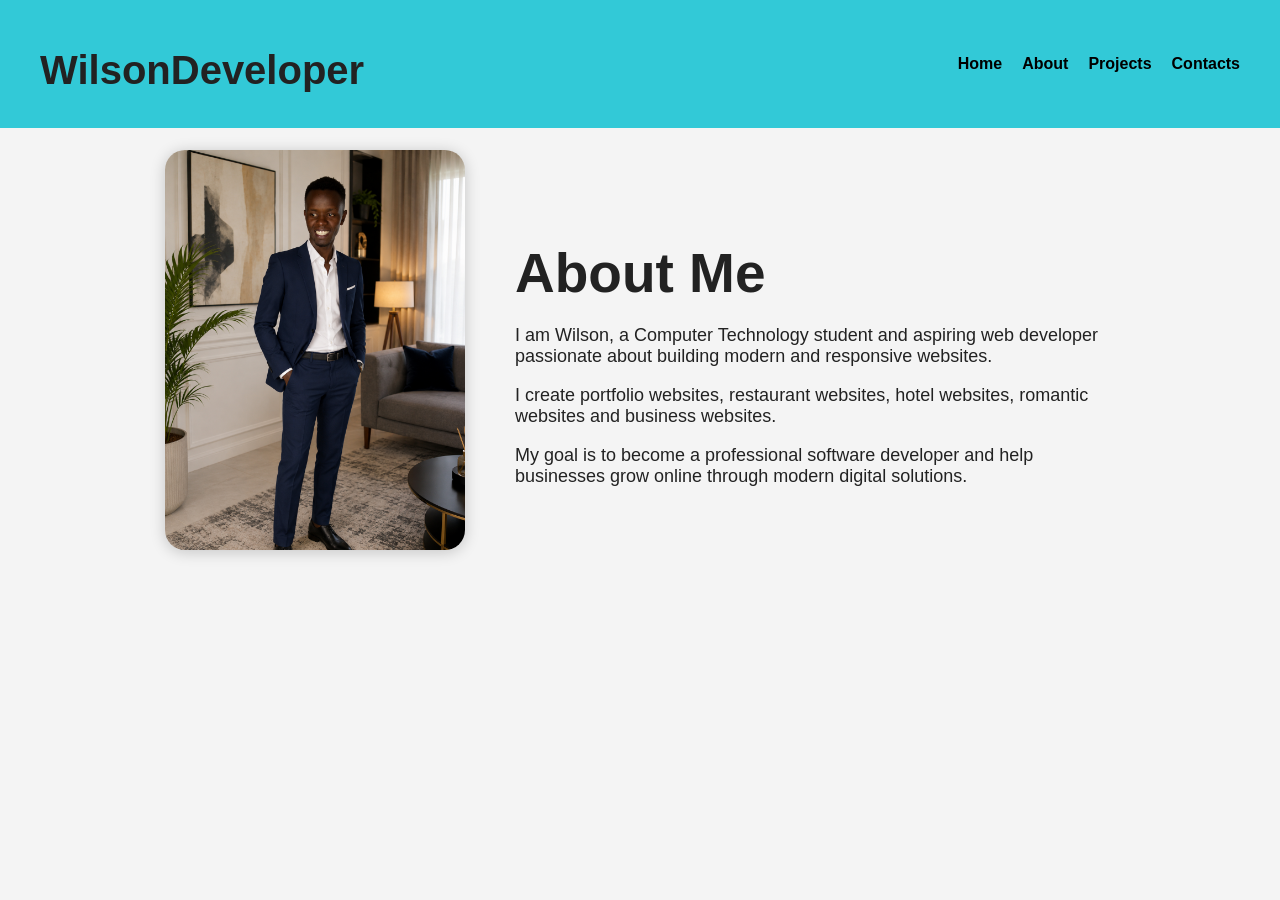
==== about.html @ c6c72cf6 "portfolio setup" ====
<!DOCTYPE html>
<html lang="en">
    <head>
        <meta charset="UTF-8">
        <meta name="viewport" content="width=device-width,initial-scale=1.0">
        <title>About</title>
        <link rel="stylesheet"href="style.css">
    </head>
    <body>
        <nav>
            <h2>WilsonDeveloper</h2>
            <ul>
                <li><a href="index.html">Home</a></li>
                <li><a href="about.html">About</a></li>
                <li><a href="projects.html">Projects</a></li>
                <li><a href="contact.html">Contacts</a></li>
            </ul>
        </nav>
      <section class="about-page">
        <img src="./images/profile.jpg" alt="Wilson">
        <div class="about-text">
        <h1>About Me</h1>
        <p>
            I am Wilson, a Computer Technology student and aspiring web developer
            passionate about building modern and responsive websites.
        </p>
        <p>
            I create portfolio websites, restaurant websites, hotel websites, romantic websites
            and business websites.
        </p>
        <p>
            My goal is to become a professional software developer and help
            businesses grow online through modern digital solutions.
        </p>
        </div>
      </section>
    </body>
</html>
---- style.css ----
nav{
    background:rgb(50, 201, 215);
    display:flex;
    justify-content:space-between;
    align-items:center;

    padding:15px 40px;

    position:fixed;
    width:100%;
}
nav ul{
    display:flex;
    gap:20px;
    list-style:none;
}
nav a{
    text-decoration:none;
    color:black;
    font-weight:bold;
}
*{
    box-sizing:border-box;
}
body{
    margin:0;
    padding:0;
    font-family:Arial;
    background:rgb(75, 75, 122);
}
section{
    padding:60px 20px;
    text-align:center;
}
.hero{
    background:linear-gradient(to right,#000428,#004e92);
    color:white;
    height:100vh;

    display:flex;
    flex-direction:column;
    justify-content:center;
    align-items:center;
}
.hero h1{
    font-size:60px;
    margin-bottom:10px;
}
.hero p{
    font-size:20px;
}
button{
    padding:12px 20px;
    border:none;
    background:#00b894;
    color:white;
    border-radius:5px;
    cursor:pointer;
    transition:0.3s;
}
button:hover{
    background:#019875;
    transform:scale(1.05);
}
.project-card{
     background:rgb(221, 229, 230);
     padding:20px;
     margin:auto;
     width:300px;
     border-radius:10px;

     transition:0.3s;
}
.project-card:hover{
    transform:translateY(-10px);
}
.project-card img{
    width:200px;
    border-radius:10px;
}
.hero-button{
    display:flex;
    gap:15px;
    margin-top:20px;
}
h1{
    font-size:55px;
    margin-bottom:20px;
}
h2{
    font-size:40px;
    margin-bottom:20px;
}
h3{
    font-size:28px;
    margin-bottom:15px;
}
p{
    font-size:18px;
    margin-bottom:1.8;
}
.about-page{
    display:flex;
    justify-content:center;
    align-items:center;
    gap:50px;
    padding-top:150px;
    flex-wrap:wrap;
}
.about-page img{
    width:300px;
    border-radius:20px;
    box-shadow:0 2px 15px rgba(0,0,0,0.2);
}
.about-text{
    max-width:600px;
    text-align:left;
}
.contact-page{
    padding-top:150px;
}
.project-title{
    width:100%;
    margin-bottom:40px;
}
body{
    font-family:Arial, sans-serif;
    background:#f4f4f4;
    color:#222;
}
@media(max-width:768px){
    nav{
        flex-direction:column;
        gap:15px;
    }
    .hero h1{
        font-size:40px;
    }
    .abouy-page img{
        width:220px;
    }
    .project-card{
        width:90%;
    }
}
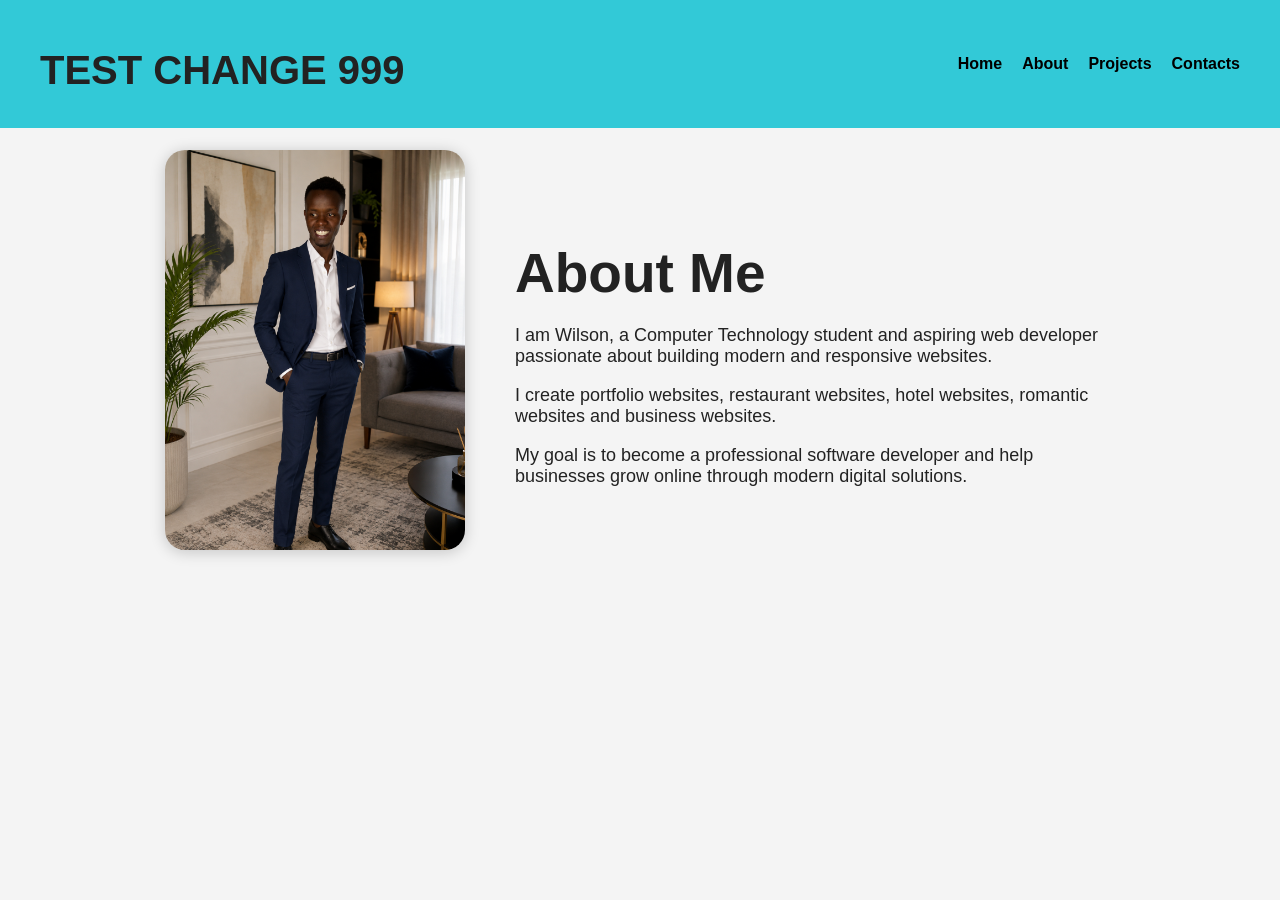
==== commit 1c1e348f: "updated about section text" ====
--- a/about.html
+++ b/about.html
@@ -8,7 +8,7 @@
     </head>
     <body>
         <nav>
-            <h2>WilsonDeveloper</h2>
+            <h2>TEST CHANGE 999</h2>
             <ul>
                 <li><a href="index.html">Home</a></li>
                 <li><a href="about.html">About</a></li>
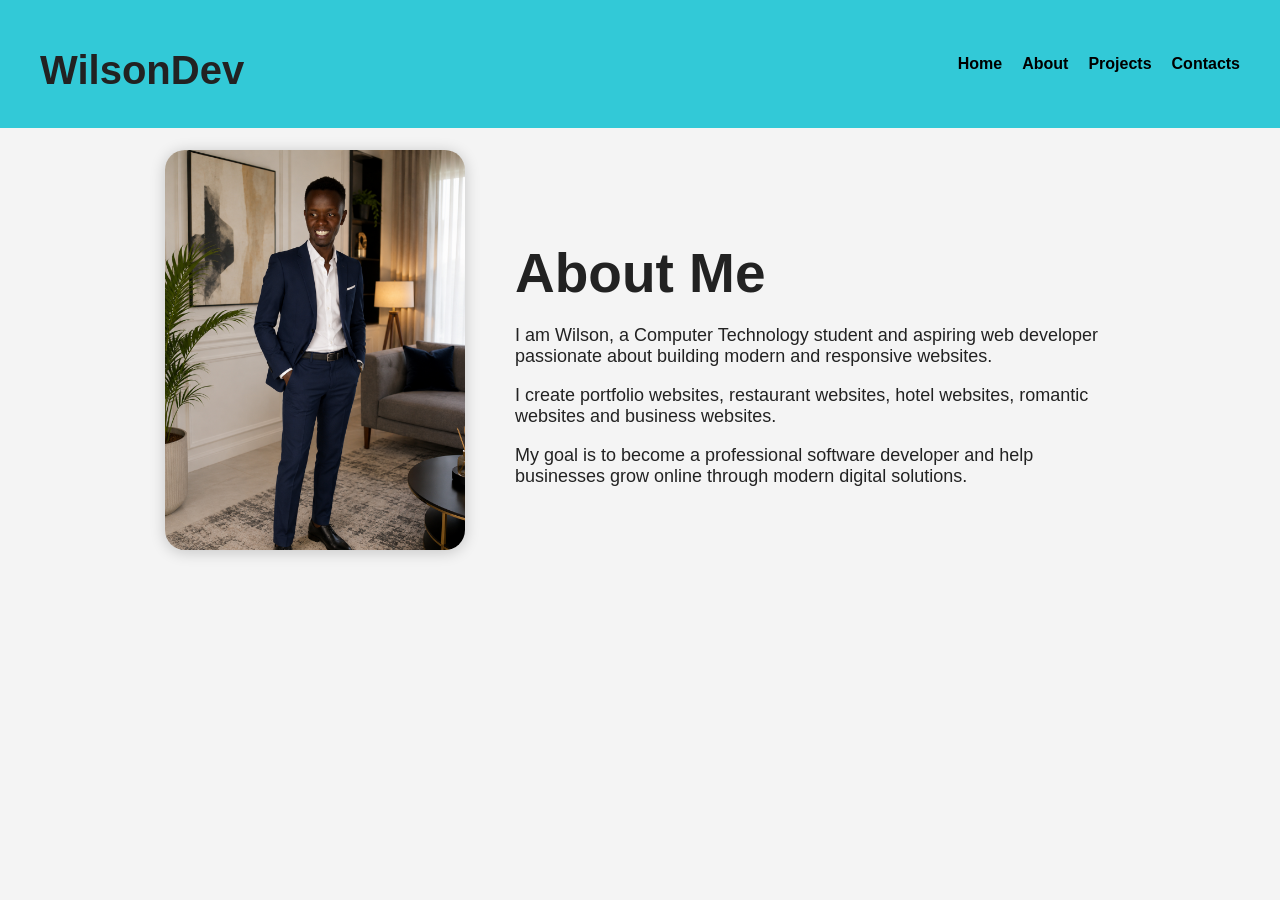
==== commit 93eafdee: "Updated portfolio website" ====
--- a/about.html
+++ b/about.html
@@ -8,7 +8,7 @@
     </head>
     <body>
         <nav>
-            <h2>TEST CHANGE 999</h2>
+            <h2>WilsonDev</h2>
             <ul>
                 <li><a href="index.html">Home</a></li>
                 <li><a href="about.html">About</a></li>
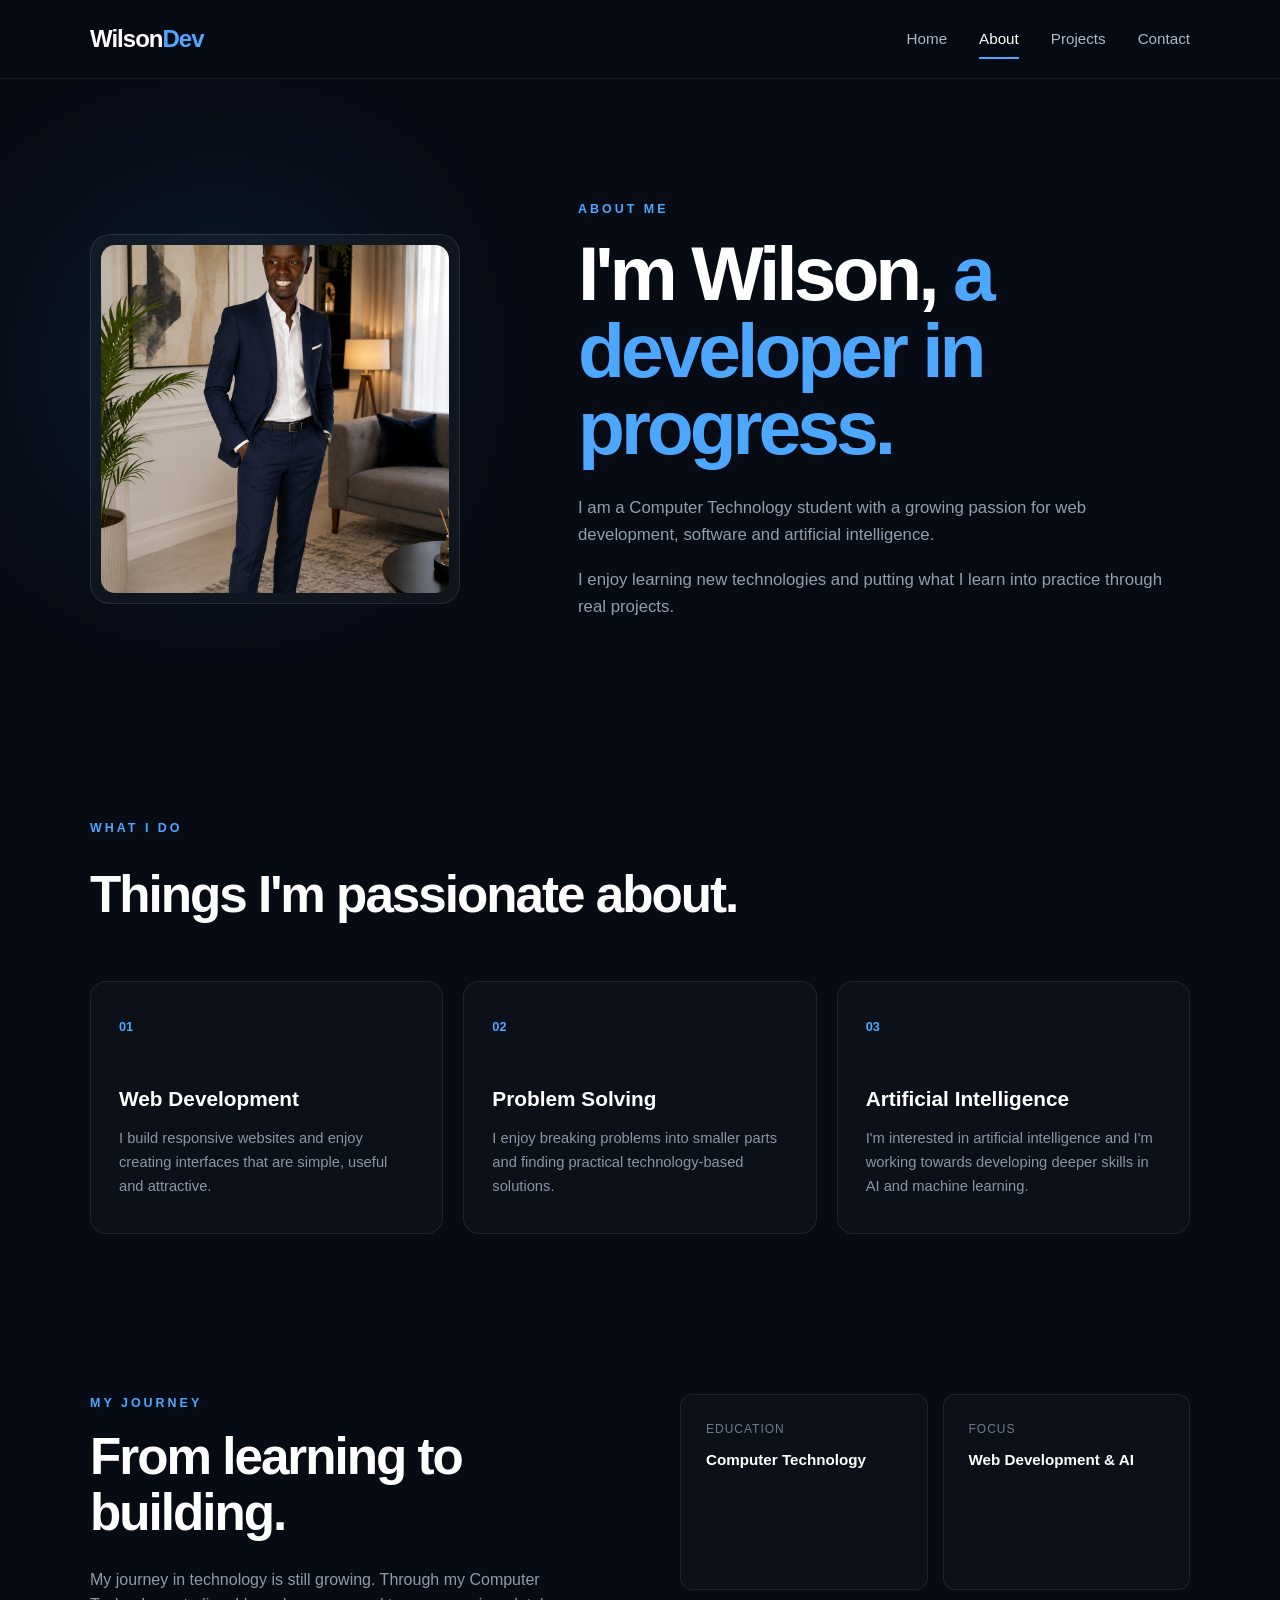
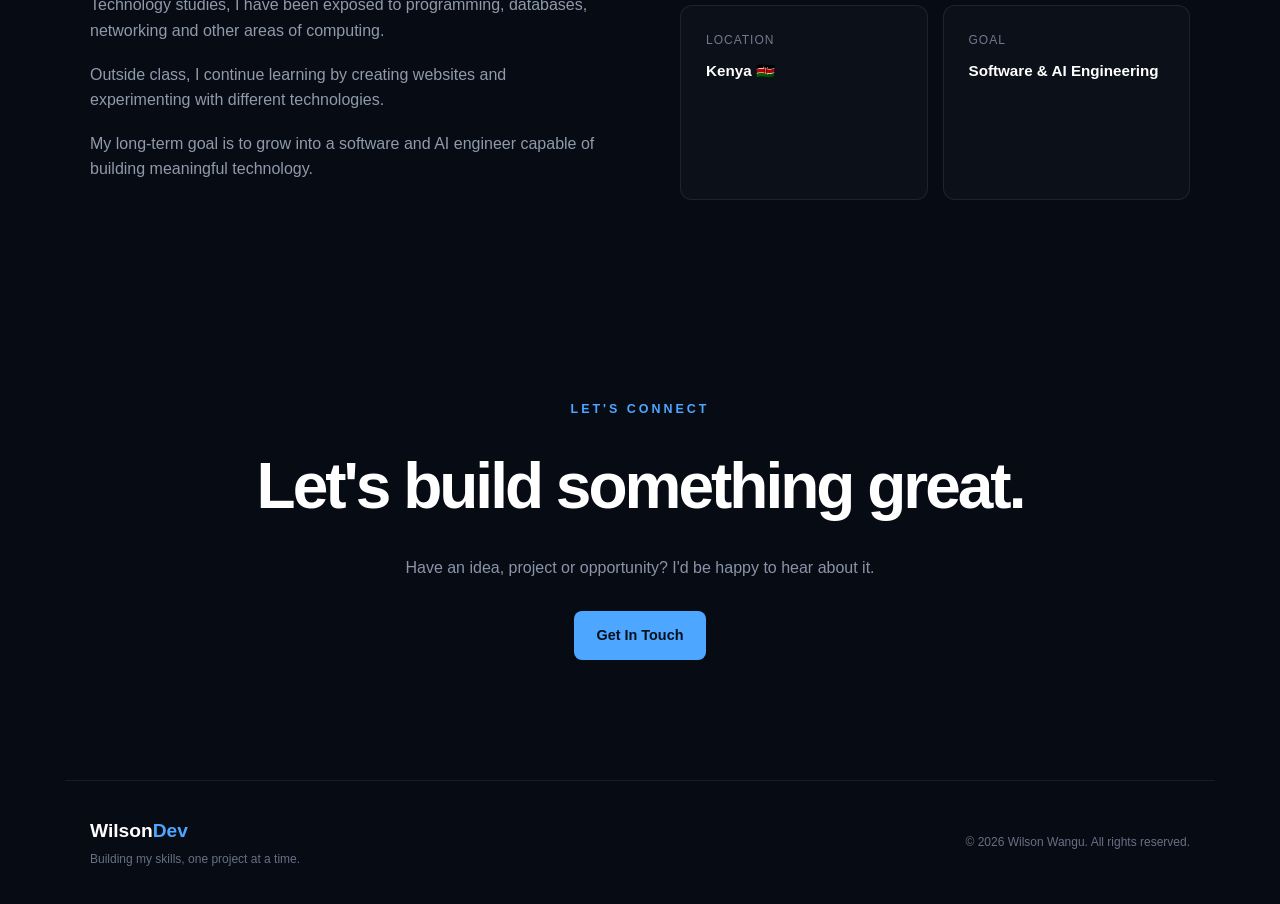
==== commit fac8332d: "updated website" ====
--- a/about.html
+++ b/about.html
@@ -1,38 +1,195 @@
 <!DOCTYPE html>
 <html lang="en">
-    <head>
-        <meta charset="UTF-8">
-        <meta name="viewport" content="width=device-width,initial-scale=1.0">
-        <title>About</title>
-        <link rel="stylesheet"href="style.css">
-    </head>
-    <body>
-        <nav>
-            <h2>WilsonDev</h2>
-            <ul>
-                <li><a href="index.html">Home</a></li>
-                <li><a href="about.html">About</a></li>
-                <li><a href="projects.html">Projects</a></li>
-                <li><a href="contact.html">Contacts</a></li>
-            </ul>
-        </nav>
-      <section class="about-page">
-        <img src="./images/profile.jpg" alt="Wilson">
-        <div class="about-text">
-        <h1>About Me</h1>
-        <p>
-            I am Wilson, a Computer Technology student and aspiring web developer
-            passionate about building modern and responsive websites.
-        </p>
-        <p>
-            I create portfolio websites, restaurant websites, hotel websites, romantic websites
-            and business websites.
-        </p>
-        <p>
-            My goal is to become a professional software developer and help
-            businesses grow online through modern digital solutions.
-        </p>
+<head>
+    <meta charset="UTF-8">
+    <meta name="viewport" content="width=device-width, initial-scale=1.0">
+    <title>About Me | WilsonDev</title>
+    <link rel="stylesheet" href="style.css">
+</head>
+
+<body>
+
+    <!-- NAVIGATION -->
+    <nav class="navbar">
+        <div class="nav-container">
+            <a href="index.html" class="logo">Wilson<span>Dev</span></a>
+
+            <div class="nav-links">
+                <a href="index.html">Home</a>
+                <a href="about.html" class="active">About</a>
+                <a href="projects.html">Projects</a>
+                <a href="contact.html">Contact</a>
+            </div>
         </div>
-      </section>
-    </body>
+    </nav>
+
+
+    <main class="about-page">
+
+        <!-- ABOUT HERO -->
+        <section class="about-hero">
+
+            <div class="about-image">
+                <div class="about-glow"></div>
+
+                <div class="about-image-card">
+                    <img src="images/profile.jpg" alt="Wilson Wangu">
+                </div>
+            </div>
+
+            <div class="about-intro">
+
+                <p class="eyebrow">ABOUT ME</p>
+
+                <h1>
+                    I'm Wilson,
+                    <span>a developer in progress.</span>
+                </h1>
+
+                <p>
+                    I am a Computer Technology student with a growing passion
+                    for web development, software and artificial intelligence.
+                </p>
+
+                <p>
+                    I enjoy learning new technologies and putting what I learn
+                    into practice through real projects.
+                </p>
+
+            </div>
+
+        </section>
+
+
+        <!-- WHAT I DO -->
+        <section class="about-section">
+
+            <div class="section-heading">
+                <p class="eyebrow">WHAT I DO</p>
+                <h2>Things I'm passionate about.</h2>
+            </div>
+
+            <div class="about-cards">
+
+                <div class="about-card">
+                    <div class="card-number">01</div>
+                    <h3>Web Development</h3>
+                    <p>
+                        I build responsive websites and enjoy creating
+                        interfaces that are simple, useful and attractive.
+                    </p>
+                </div>
+
+                <div class="about-card">
+                    <div class="card-number">02</div>
+                    <h3>Problem Solving</h3>
+                    <p>
+                        I enjoy breaking problems into smaller parts and
+                        finding practical technology-based solutions.
+                    </p>
+                </div>
+
+                <div class="about-card">
+                    <div class="card-number">03</div>
+                    <h3>Artificial Intelligence</h3>
+                    <p>
+                        I'm interested in artificial intelligence and I'm
+                        working towards developing deeper skills in AI and
+                        machine learning.
+                    </p>
+                </div>
+
+            </div>
+
+        </section>
+
+
+        <!-- JOURNEY -->
+        <section class="journey-section">
+
+            <div class="journey-content">
+
+                <p class="eyebrow">MY JOURNEY</p>
+
+                <h2>From learning to building.</h2>
+
+                <p>
+                    My journey in technology is still growing. Through my
+                    Computer Technology studies, I have been exposed to
+                    programming, databases, networking and other areas of
+                    computing.
+                </p>
+
+                <p>
+                    Outside class, I continue learning by creating websites
+                    and experimenting with different technologies.
+                </p>
+
+                <p>
+                    My long-term goal is to grow into a software and AI
+                    engineer capable of building meaningful technology.
+                </p>
+
+            </div>
+
+
+            <div class="quick-info">
+
+                <div class="info-item">
+                    <span>Education</span>
+                    <strong>Computer Technology</strong>
+                </div>
+
+                <div class="info-item">
+                    <span>Focus</span>
+                    <strong>Web Development & AI</strong>
+                </div>
+
+                <div class="info-item">
+                    <span>Location</span>
+                    <strong>Kenya 🇰🇪</strong>
+                </div>
+
+                <div class="info-item">
+                    <span>Goal</span>
+                    <strong>Software & AI Engineering</strong>
+                </div>
+
+            </div>
+
+        </section>
+
+
+        <!-- CTA -->
+        <section class="about-cta">
+
+            <p class="eyebrow">LET'S CONNECT</p>
+
+            <h2>Let's build something great.</h2>
+
+            <p>
+                Have an idea, project or opportunity?
+                I'd be happy to hear about it.
+            </p>
+
+            <a href="contact.html" class="btn btn-primary">
+                Get In Touch
+            </a>
+
+        </section>
+
+    </main>
+
+
+    <!-- FOOTER -->
+    <footer class="footer">
+        <div>
+            <h3>Wilson<span>Dev</span></h3>
+            <p>Building my skills, one project at a time.</p>
+        </div>
+
+        <p>© 2026 Wilson Wangu. All rights reserved.</p>
+    </footer>
+
+</body>
 </html>
--- a/style.css
+++ b/style.css
@@ -1,145 +1,1037 @@
-nav{
-    background:rgb(50, 201, 215);
-    display:flex;
-    justify-content:space-between;
-    align-items:center;
-
-    padding:15px 40px;
-
-    position:fixed;
-    width:100%;
-}
-nav ul{
-    display:flex;
-    gap:20px;
-    list-style:none;
-}
-nav a{
-    text-decoration:none;
-    color:black;
-    font-weight:bold;
-}
-*{
-    box-sizing:border-box;
-}
-body{
-    margin:0;
-    padding:0;
-    font-family:Arial;
-    background:rgb(75, 75, 122);
-}
-section{
-    padding:60px 20px;
-    text-align:center;
-}
-.hero{
-    background:linear-gradient(to right,#000428,#004e92);
-    color:white;
-    height:100vh;
-
-    display:flex;
-    flex-direction:column;
-    justify-content:center;
-    align-items:center;
-}
-.hero h1{
-    font-size:60px;
-    margin-bottom:10px;
-}
-.hero p{
-    font-size:20px;
-}
-button{
-    padding:12px 20px;
-    border:none;
-    background:#00b894;
-    color:white;
-    border-radius:5px;
-    cursor:pointer;
-    transition:0.3s;
-}
-button:hover{
-    background:#019875;
-    transform:scale(1.05);
-}
-.project-card{
-     background:rgb(221, 229, 230);
-     padding:20px;
-     margin:auto;
-     width:300px;
-     border-radius:10px;
-
-     transition:0.3s;
-}
-.project-card:hover{
-    transform:translateY(-10px);
-}
-.project-card img{
-    width:200px;
-    border-radius:10px;
-}
-.hero-button{
-    display:flex;
-    gap:15px;
-    margin-top:20px;
-}
-h1{
-    font-size:55px;
-    margin-bottom:20px;
-}
-h2{
-    font-size:40px;
-    margin-bottom:20px;
-}
-h3{
-    font-size:28px;
-    margin-bottom:15px;
-}
-p{
-    font-size:18px;
-    margin-bottom:1.8;
-}
-.about-page{
-    display:flex;
-    justify-content:center;
-    align-items:center;
-    gap:50px;
-    padding-top:150px;
-    flex-wrap:wrap;
-}
-.about-page img{
-    width:300px;
-    border-radius:20px;
-    box-shadow:0 2px 15px rgba(0,0,0,0.2);
-}
-.about-text{
-    max-width:600px;
-    text-align:left;
-}
-.contact-page{
-    padding-top:150px;
-}
-.project-title{
-    width:100%;
-    margin-bottom:40px;
-}
-body{
-    font-family:Arial, sans-serif;
-    background:#f4f4f4;
-    color:#222;
-}
-@media(max-width:768px){
-    nav{
-        flex-direction:column;
-        gap:15px;
-    }
-    .hero h1{
-        font-size:40px;
-    }
-    .abouy-page img{
-        width:220px;
-    }
-    .project-card{
-        width:90%;
+/* ================================
+   GLOBAL
+================================ */
+
+* {
+    margin: 0;
+    padding: 0;
+    box-sizing: border-box;
+}
+
+html {
+    scroll-behavior: smooth;
+}
+
+body {
+    font-family: Arial, Helvetica, sans-serif;
+    background: #070b14;
+    color: #ffffff;
+    line-height: 1.6;
+}
+
+a {
+    color: inherit;
+    text-decoration: none;
+}
+
+img {
+    width: 100%;
+    display: block;
+}
+
+span {
+    color: #4da6ff;
+}
+
+main {
+    overflow: hidden;
+}
+
+.eyebrow {
+    color: #4da6ff;
+    font-size: 0.78rem;
+    font-weight: 700;
+    letter-spacing: 3px;
+    margin-bottom: 15px;
+}
+
+
+/* ================================
+   NAVBAR
+================================ */
+
+.navbar {
+    position: fixed;
+    top: 0;
+    left: 0;
+    width: 100%;
+    z-index: 1000;
+    background: rgba(7, 11, 20, 0.82);
+    backdrop-filter: blur(15px);
+    border-bottom: 1px solid rgba(255, 255, 255, 0.07);
+}
+
+.nav-container {
+    max-width: 1150px;
+    margin: auto;
+    padding: 20px 25px;
+    display: flex;
+    justify-content: space-between;
+    align-items: center;
+}
+
+.logo {
+    font-size: 1.5rem;
+    font-weight: 800;
+    letter-spacing: -1px;
+}
+
+.logo span {
+    color: #4da6ff;
+}
+
+.nav-links {
+    display: flex;
+    align-items: center;
+    gap: 32px;
+}
+
+.nav-links a {
+    position: relative;
+    color: #aeb8c8;
+    font-size: 0.95rem;
+    transition: 0.3s ease;
+}
+
+.nav-links a:hover,
+.nav-links a.active {
+    color: #ffffff;
+}
+
+.nav-links a.active::after {
+    content: "";
+    position: absolute;
+    left: 0;
+    bottom: -8px;
+    width: 100%;
+    height: 2px;
+    background: #4da6ff;
+}
+
+
+/* ================================
+   BUTTONS
+================================ */
+
+.btn {
+    display: inline-flex;
+    align-items: center;
+    justify-content: center;
+    padding: 13px 23px;
+    border-radius: 8px;
+    font-size: 0.9rem;
+    font-weight: 700;
+    transition: 0.3s ease;
+}
+
+.btn-primary {
+    background: #4da6ff;
+    color: #06101d;
+}
+
+.btn-primary:hover {
+    transform: translateY(-3px);
+    box-shadow: 0 10px 30px rgba(77, 166, 255, 0.25);
+}
+
+.btn-secondary {
+    border: 1px solid rgba(255, 255, 255, 0.15);
+    color: #ffffff;
+    background: rgba(255, 255, 255, 0.03);
+}
+
+.btn-secondary:hover {
+    background: rgba(255, 255, 255, 0.08);
+    transform: translateY(-3px);
+}
+
+
+/* ================================
+   HOME HERO
+================================ */
+
+.hero {
+    max-width: 1150px;
+    min-height: 100vh;
+    margin: auto;
+    padding: 150px 25px 90px;
+
+    display: grid;
+    grid-template-columns: 1.15fr 0.85fr;
+    align-items: center;
+    gap: 80px;
+}
+
+.hero-content h1 {
+    max-width: 700px;
+    font-size: clamp(3rem, 6vw, 5.5rem);
+    line-height: 0.98;
+    letter-spacing: -4px;
+    margin-bottom: 28px;
+}
+
+.hero-description {
+    max-width: 620px;
+    color: #9da9ba;
+    font-size: 1.05rem;
+    margin-bottom: 35px;
+}
+
+.hero-buttons {
+    display: flex;
+    flex-wrap: wrap;
+    gap: 14px;
+}
+
+.stats {
+    display: flex;
+    gap: 55px;
+    margin-top: 55px;
+}
+
+.stat h3 {
+    font-size: 1.8rem;
+    margin-bottom: 2px;
+}
+
+.stat p {
+    color: #7f8b9d;
+    font-size: 0.8rem;
+    text-transform: uppercase;
+    letter-spacing: 1px;
+}
+
+
+/* ================================
+   PROFILE CARD
+================================ */
+
+.hero-image {
+    position: relative;
+    display: flex;
+    justify-content: center;
+    align-items: center;
+}
+
+.profile-glow {
+    position: absolute;
+    width: 330px;
+    height: 330px;
+    border-radius: 50%;
+    background: #1764a8;
+    filter: blur(100px);
+    opacity: 0.28;
+}
+
+.profile-card {
+    position: relative;
+    width: min(360px, 100%);
+    padding: 12px;
+    border: 1px solid rgba(255, 255, 255, 0.1);
+    background: rgba(255, 255, 255, 0.04);
+    border-radius: 20px;
+    box-shadow: 0 30px 80px rgba(0, 0, 0, 0.4);
+}
+
+.profile-card img {
+    aspect-ratio: 1 / 1.1;
+    object-fit: cover;
+    border-radius: 14px;
+}
+
+.profile-card-info {
+    padding: 17px 10px 8px;
+}
+
+.profile-card-info span {
+    display: block;
+    color: #7f8b9d;
+    font-size: 0.75rem;
+    margin-bottom: 4px;
+}
+
+.profile-card-info strong {
+    font-size: 0.95rem;
+}
+
+
+/* ================================
+   SKILLS
+================================ */
+
+.skills-section {
+    max-width: 1150px;
+    margin: auto;
+    padding: 100px 25px;
+}
+
+.section-heading {
+    margin-bottom: 45px;
+}
+
+.section-heading h2 {
+    font-size: clamp(2rem, 4vw, 3.2rem);
+    letter-spacing: -2px;
+}
+
+.skills-grid {
+    display: grid;
+    grid-template-columns: repeat(4, 1fr);
+    gap: 18px;
+}
+
+.skill-box {
+    padding: 30px 24px;
+    border: 1px solid rgba(255, 255, 255, 0.08);
+    background: rgba(255, 255, 255, 0.025);
+    border-radius: 14px;
+    transition: 0.3s ease;
+}
+
+.skill-box:hover {
+    transform: translateY(-6px);
+    border-color: rgba(77, 166, 255, 0.35);
+}
+
+.skill-box span {
+    font-size: 0.75rem;
+    font-weight: 700;
+}
+
+.skill-box h3 {
+    margin: 25px 0 10px;
+    font-size: 1.15rem;
+}
+
+.skill-box p {
+    color: #8793a5;
+    font-size: 0.9rem;
+}
+
+
+/* ================================
+   INTRO
+================================ */
+
+.intro-section {
+    max-width: 1150px;
+    margin: auto;
+    padding: 80px 25px 120px;
+
+    display: grid;
+    grid-template-columns: 0.8fr 1.2fr;
+    align-items: center;
+    gap: 70px;
+}
+
+.intro-image img {
+    max-width: 380px;
+    aspect-ratio: 1;
+    object-fit: cover;
+    border-radius: 18px;
+    border: 1px solid rgba(255, 255, 255, 0.1);
+}
+
+.intro-content h2 {
+    font-size: clamp(2rem, 4vw, 3.2rem);
+    line-height: 1.1;
+    letter-spacing: -2px;
+    margin-bottom: 25px;
+}
+
+.intro-content p {
+    color: #929dad;
+    margin-bottom: 18px;
+}
+
+.text-link {
+    display: inline-block;
+    margin-top: 10px;
+    color: #4da6ff;
+    font-weight: 700;
+}
+
+
+/* ================================
+   ABOUT PAGE
+================================ */
+
+.about-page {
+    padding-top: 100px;
+}
+
+.about-hero {
+    max-width: 1150px;
+    margin: auto;
+    padding: 100px 25px;
+
+    display: grid;
+    grid-template-columns: 0.8fr 1.2fr;
+    align-items: center;
+    gap: 80px;
+}
+
+.about-image {
+    position: relative;
+}
+
+.about-glow {
+    position: absolute;
+    width: 260px;
+    height: 260px;
+    background: #1764a8;
+    filter: blur(100px);
+    opacity: 0.25;
+}
+
+.about-image-card {
+    position: relative;
+    max-width: 370px;
+    padding: 10px;
+    background: rgba(255, 255, 255, 0.04);
+    border: 1px solid rgba(255, 255, 255, 0.1);
+    border-radius: 20px;
+}
+
+.about-image-card img {
+    aspect-ratio: 1;
+    object-fit: cover;
+    border-radius: 14px;
+}
+
+.about-intro h1 {
+    max-width: 700px;
+    font-size: clamp(3rem, 6vw, 5rem);
+    line-height: 1;
+    letter-spacing: -4px;
+    margin-bottom: 30px;
+}
+
+.about-intro p:not(.eyebrow) {
+    max-width: 650px;
+    color: #929dad;
+    font-size: 1.05rem;
+    margin-bottom: 18px;
+}
+
+.about-section {
+    max-width: 1150px;
+    margin: auto;
+    padding: 80px 25px;
+}
+
+.about-cards {
+    display: grid;
+    grid-template-columns: repeat(3, 1fr);
+    gap: 20px;
+}
+
+.about-card {
+    padding: 35px 28px;
+    min-height: 250px;
+    border-radius: 16px;
+    border: 1px solid rgba(255, 255, 255, 0.08);
+    background: rgba(255, 255, 255, 0.025);
+    transition: 0.3s ease;
+}
+
+.about-card:hover {
+    transform: translateY(-6px);
+    border-color: rgba(77, 166, 255, 0.3);
+}
+
+.card-number {
+    color: #4da6ff;
+    font-size: 0.8rem;
+    font-weight: 700;
+    margin-bottom: 45px;
+}
+
+.about-card h3 {
+    font-size: 1.3rem;
+    margin-bottom: 12px;
+}
+
+.about-card p {
+    color: #8995a7;
+    font-size: 0.92rem;
+}
+
+.journey-section {
+    max-width: 1150px;
+    margin: auto;
+    padding: 80px 25px 120px;
+
+    display: grid;
+    grid-template-columns: 1fr 1fr;
+    gap: 80px;
+}
+
+.journey-content h2 {
+    font-size: clamp(2rem, 4vw, 3.2rem);
+    letter-spacing: -2px;
+    line-height: 1.1;
+    margin-bottom: 25px;
+}
+
+.journey-content p:not(.eyebrow) {
+    color: #8f9aaa;
+    margin-bottom: 18px;
+}
+
+.quick-info {
+    display: grid;
+    grid-template-columns: 1fr 1fr;
+    gap: 15px;
+}
+
+.info-item {
+    padding: 25px;
+    border: 1px solid rgba(255, 255, 255, 0.08);
+    border-radius: 12px;
+    background: rgba(255, 255, 255, 0.025);
+}
+
+.info-item span {
+    display: block;
+    color: #6f7b8d;
+    font-size: 0.75rem;
+    text-transform: uppercase;
+    letter-spacing: 1px;
+    margin-bottom: 8px;
+}
+
+.info-item strong {
+    font-size: 0.95rem;
+}
+
+.about-cta {
+    max-width: 900px;
+    margin: 0 auto;
+    padding: 80px 25px 120px;
+    text-align: center;
+}
+
+.about-cta h2 {
+    font-size: clamp(2.2rem, 5vw, 4rem);
+    letter-spacing: -3px;
+    margin-bottom: 18px;
+}
+
+.about-cta p:not(.eyebrow) {
+    color: #8995a7;
+    margin-bottom: 30px;
+}
+
+
+/* ================================
+   PROJECTS PAGE
+================================ */
+
+.projects-page {
+    padding-top: 100px;
+}
+
+.projects-header {
+    max-width: 900px;
+    margin: auto;
+    padding: 100px 25px 70px;
+    text-align: center;
+}
+
+.projects-header h1 {
+    font-size: clamp(3rem, 6vw, 5.5rem);
+    line-height: 1;
+    letter-spacing: -4px;
+    margin-bottom: 25px;
+}
+
+.projects-header p:not(.eyebrow) {
+    max-width: 650px;
+    margin: auto;
+    color: #929dad;
+    font-size: 1.05rem;
+}
+
+.projects-grid {
+    max-width: 1150px;
+    margin: auto;
+    padding: 30px 25px 100px;
+
+    display: grid;
+    grid-template-columns: repeat(2, 1fr);
+    gap: 25px;
+}
+
+.project-card {
+    overflow: hidden;
+    border-radius: 16px;
+    border: 1px solid rgba(255, 255, 255, 0.08);
+    background: rgba(255, 255, 255, 0.025);
+    transition: 0.3s ease;
+}
+
+.project-card:hover {
+    transform: translateY(-7px);
+    border-color: rgba(77, 166, 255, 0.3);
+    box-shadow: 0 20px 50px rgba(0, 0, 0, 0.25);
+}
+
+.project-image {
+    position: relative;
+    overflow: hidden;
+    height: 280px;
+    background: #101722;
+}
+
+.project-image img {
+    width: 100%;
+    height: 100%;
+    object-fit: cover;
+    transition: 0.5s ease;
+}
+
+.project-card:hover .project-image img {
+    transform: scale(1.05);
+}
+
+.project-overlay {
+    position: absolute;
+    inset: 0;
+    display: flex;
+    align-items: center;
+    justify-content: center;
+    background: rgba(7, 11, 20, 0.7);
+    opacity: 0;
+    transition: 0.3s ease;
+}
+
+.project-card:hover .project-overlay {
+    opacity: 1;
+}
+
+.project-overlay a {
+    padding: 12px 20px;
+    border-radius: 8px;
+    background: #4da6ff;
+    color: #06101d;
+    font-weight: 700;
+    font-size: 0.85rem;
+}
+
+.project-content {
+    padding: 28px;
+}
+
+.project-category {
+    color: #4da6ff;
+    font-size: 0.7rem;
+    font-weight: 700;
+    letter-spacing: 2px;
+    margin-bottom: 10px;
+}
+
+.project-content h2 {
+    font-size: 1.5rem;
+    margin-bottom: 12px;
+}
+
+.project-content > p:not(.project-category) {
+    color: #8995a7;
+    font-size: 0.9rem;
+    margin-bottom: 20px;
+}
+
+.project-tags {
+    display: flex;
+    flex-wrap: wrap;
+    gap: 8px;
+    margin-bottom: 22px;
+}
+
+.project-tags span {
+    padding: 5px 9px;
+    border-radius: 5px;
+    color: #9ca8b8;
+    background: rgba(255, 255, 255, 0.06);
+    font-size: 0.72rem;
+}
+
+.project-link {
+    color: #4da6ff;
+    font-size: 0.85rem;
+    font-weight: 700;
+}
+
+.coming-soon {
+    min-height: 500px;
+    display: flex;
+    align-items: center;
+    justify-content: center;
+    text-align: center;
+}
+
+.coming-soon-content {
+    padding: 30px;
+}
+
+.coming-icon {
+    width: 65px;
+    height: 65px;
+    margin: 0 auto 25px;
+    display: flex;
+    align-items: center;
+    justify-content: center;
+    border: 1px solid rgba(77, 166, 255, 0.4);
+    border-radius: 50%;
+    color: #4da6ff;
+    font-size: 2rem;
+}
+
+.coming-soon h2 {
+    margin-bottom: 10px;
+}
+
+.coming-soon p:last-child {
+    color: #8995a7;
+}
+
+.projects-cta {
+    max-width: 900px;
+    margin: auto;
+    padding: 30px 25px 120px;
+    text-align: center;
+}
+
+.projects-cta h2 {
+    font-size: clamp(2.2rem, 5vw, 4rem);
+    line-height: 1;
+    letter-spacing: -3px;
+    margin-bottom: 20px;
+}
+
+.projects-cta p:not(.eyebrow) {
+    color: #8995a7;
+    margin-bottom: 30px;
+}
+
+
+/* ================================
+   CONTACT PAGE
+================================ */
+
+.contact-page {
+    padding-top: 100px;
+}
+
+.contact-header {
+    max-width: 900px;
+    margin: auto;
+    padding: 100px 25px 70px;
+    text-align: center;
+}
+
+.contact-header h1 {
+    font-size: clamp(3rem, 6vw, 5rem);
+    line-height: 1;
+    letter-spacing: -4px;
+    margin-bottom: 25px;
+}
+
+.contact-header p:not(.eyebrow) {
+    max-width: 600px;
+    margin: auto;
+    color: #929dad;
+    font-size: 1.05rem;
+}
+
+.contact-grid {
+    max-width: 1000px;
+    margin: auto;
+    padding: 30px 25px 120px;
+
+    display: grid;
+    grid-template-columns: 1fr 1fr;
+    gap: 25px;
+}
+
+.contact-info {
+    display: flex;
+    flex-direction: column;
+    gap: 15px;
+}
+
+.contact-card {
+    display: flex;
+    align-items: center;
+    gap: 18px;
+    padding: 25px;
+    border: 1px solid rgba(255, 255, 255, 0.08);
+    border-radius: 14px;
+    background: rgba(255, 255, 255, 0.025);
+}
+
+.contact-icon {
+    width: 45px;
+    height: 45px;
+    display: flex;
+    align-items: center;
+    justify-content: center;
+    border-radius: 10px;
+    background: rgba(77, 166, 255, 0.1);
+    color: #4da6ff;
+    font-weight: 800;
+}
+
+.contact-card span {
+    display: block;
+    color: #697587;
+    font-size: 0.75rem;
+    margin-bottom: 3px;
+}
+
+.contact-card a,
+.contact-card strong {
+    font-size: 0.9rem;
+}
+
+.contact-card a {
+    transition: 0.3s ease;
+}
+
+.contact-card a:hover {
+    color: #4da6ff;
+}
+
+.contact-message {
+    padding: 35px;
+    border-radius: 16px;
+    border: 1px solid rgba(255, 255, 255, 0.08);
+    background: rgba(255, 255, 255, 0.025);
+}
+
+.contact-message h2 {
+    font-size: 2.2rem;
+    letter-spacing: -2px;
+    margin-bottom: 15px;
+}
+
+.contact-message p:not(.eyebrow) {
+    color: #8995a7;
+    margin-bottom: 28px;
+}
+
+
+/* ================================
+   FOOTER
+================================ */
+
+.footer {
+    max-width: 1150px;
+    margin: auto;
+    padding: 35px 25px;
+    border-top: 1px solid rgba(255, 255, 255, 0.07);
+
+    display: flex;
+    justify-content: space-between;
+    align-items: center;
+    gap: 20px;
+}
+
+.footer h3 {
+    font-size: 1.2rem;
+    margin-bottom: 3px;
+}
+
+.footer p {
+    color: #657183;
+    font-size: 0.75rem;
+}
+
+
+/* ================================
+   RESPONSIVE
+================================ */
+
+@media (max-width: 900px) {
+
+    .hero {
+        grid-template-columns: 1fr;
+        gap: 60px;
+        text-align: center;
+    }
+
+    .hero-content {
+        display: flex;
+        flex-direction: column;
+        align-items: center;
+    }
+
+    .hero-description {
+        max-width: 650px;
+    }
+
+    .stats {
+        justify-content: center;
+    }
+
+    .hero-image {
+        order: -1;
+    }
+
+    .profile-card {
+        max-width: 300px;
+    }
+
+    .skills-grid {
+        grid-template-columns: repeat(2, 1fr);
+    }
+
+    .intro-section {
+        grid-template-columns: 1fr;
+    }
+
+    .intro-image {
+        display: flex;
+        justify-content: center;
+    }
+
+    .about-hero {
+        grid-template-columns: 1fr;
+        text-align: center;
+    }
+
+    .about-image {
+        display: flex;
+        justify-content: center;
+    }
+
+    .about-intro {
+        display: flex;
+        flex-direction: column;
+        align-items: center;
+    }
+
+    .about-cards {
+        grid-template-columns: 1fr;
+    }
+
+    .journey-section {
+        grid-template-columns: 1fr;
+        gap: 50px;
+    }
+
+    .projects-grid {
+        grid-template-columns: 1fr;
+        max-width: 700px;
+    }
+
+    .contact-grid {
+        grid-template-columns: 1fr;
+        max-width: 700px;
+    }
+}
+
+
+@media (max-width: 650px) {
+
+    .nav-container {
+        padding: 17px 18px;
+    }
+
+    .logo {
+        font-size: 1.25rem;
+    }
+
+    .nav-links {
+        gap: 14px;
+    }
+
+    .nav-links a {
+        font-size: 0.78rem;
+    }
+
+    .hero {
+        padding: 130px 18px 70px;
+    }
+
+    .hero-content h1 {
+        font-size: clamp(2.7rem, 13vw, 4rem);
+        letter-spacing: -3px;
+    }
+
+    .hero-buttons {
+        width: 100%;
+        flex-direction: column;
+    }
+
+    .hero-buttons .btn {
+        width: 100%;
+    }
+
+    .stats {
+        gap: 28px;
+        width: 100%;
+        justify-content: space-around;
+    }
+
+    .skills-section,
+    .intro-section,
+    .about-section,
+    .journey-section {
+        padding-left: 18px;
+        padding-right: 18px;
+    }
+
+    .skills-grid {
+        grid-template-columns: 1fr;
+    }
+
+    .quick-info {
+        grid-template-columns: 1fr;
+    }
+
+    .about-hero {
+        padding: 70px 18px;
+    }
+
+    .about-intro h1 {
+        font-size: clamp(2.7rem, 13vw, 4rem);
+        letter-spacing: -3px;
+    }
+
+    .projects-header,
+    .contact-header {
+        padding: 75px 18px 50px;
+    }
+
+    .projects-header h1,
+    .contact-header h1 {
+        font-size: clamp(2.7rem, 13vw, 4rem);
+        letter-spacing: -3px;
+    }
+
+    .projects-grid,
+    .contact-grid {
+        padding-left: 18px;
+        padding-right: 18px;
+    }
+
+    .project-image {
+        height: 230px;
+    }
+
+    .project-content {
+        padding: 23px;
+    }
+
+    .coming-soon {
+        min-height: 350px;
+    }
+
+    .footer {
+        padding: 30px 18px;
+        flex-direction: column;
+        text-align: center;
     }
 }
